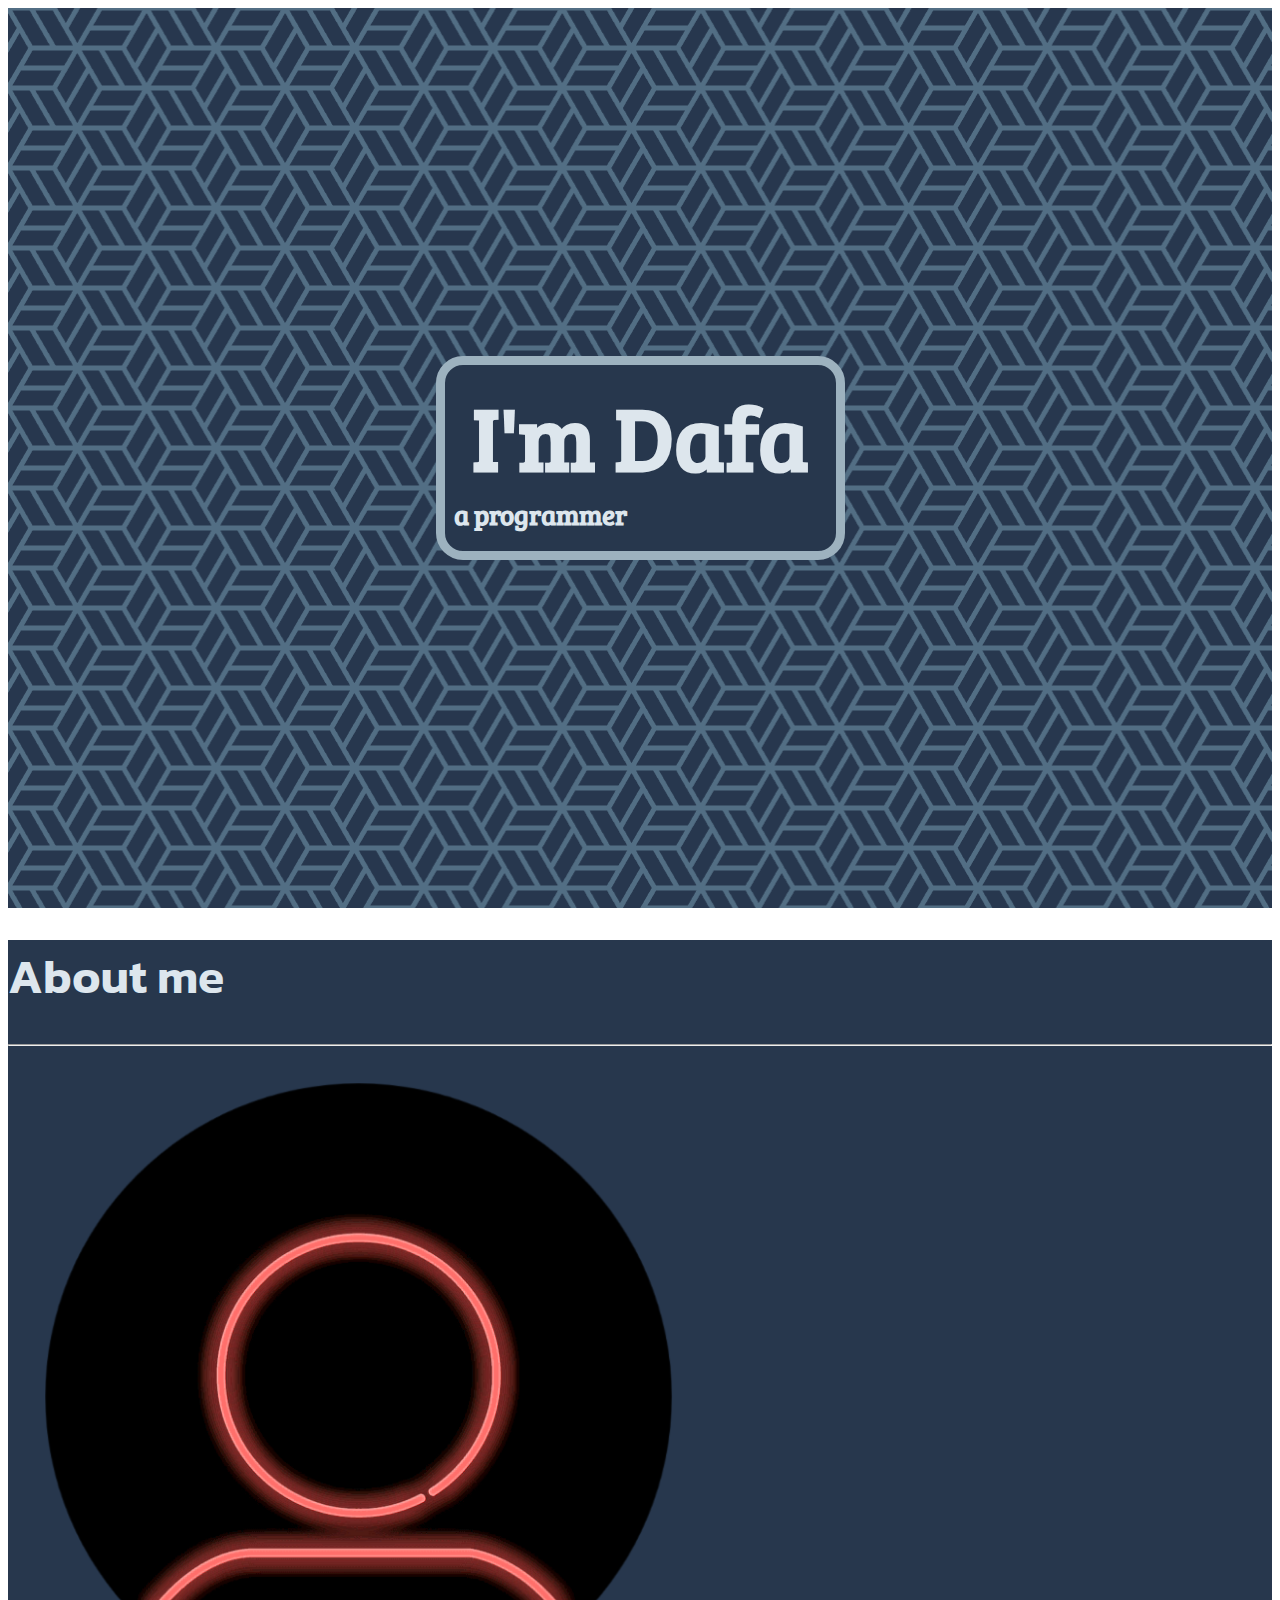
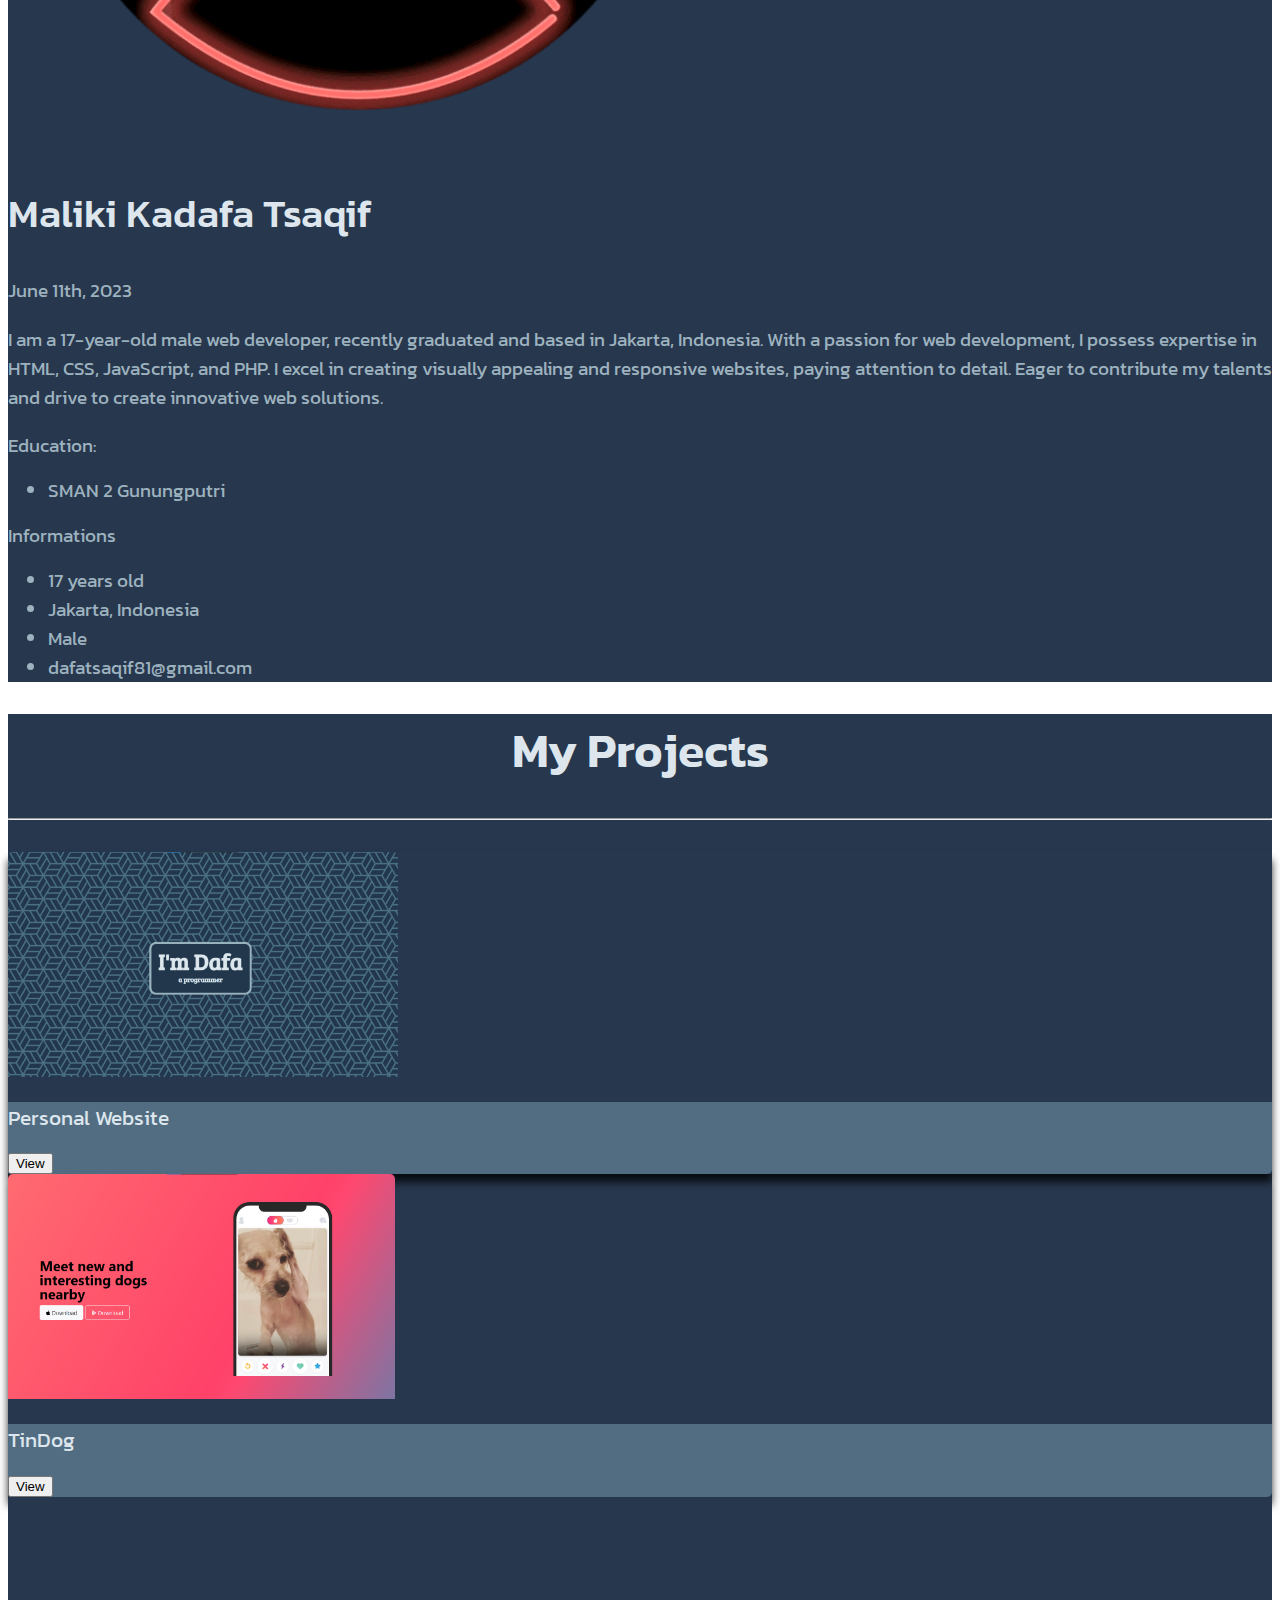
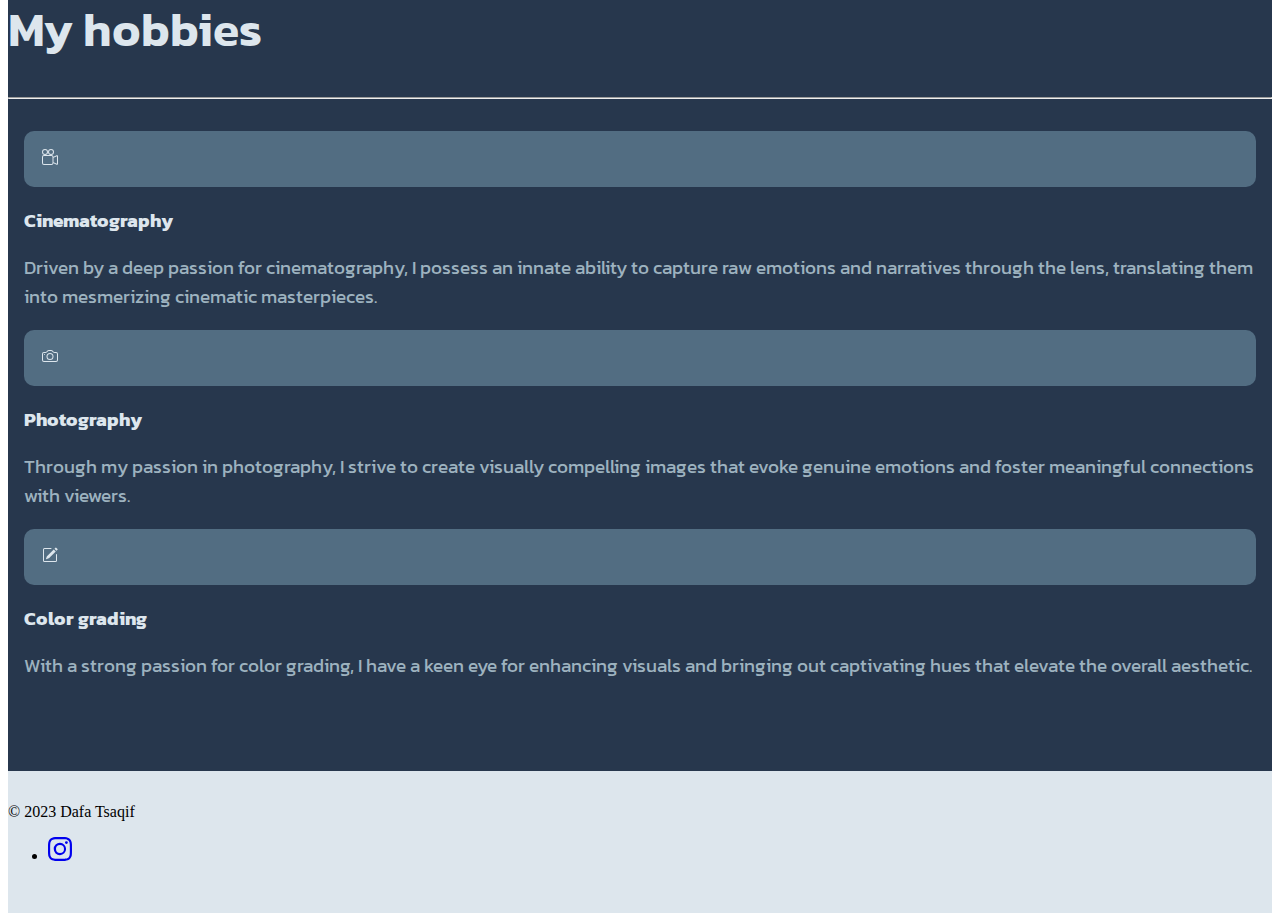
==== index.html @ e33ecb4b "Update index.html" ====
<!DOCTYPE html>
<html>
<head>
  <meta charset="UTF-8">
  <meta name="viewport" content="width=device-width, initial-scale=1.0">
  <title>Dafa Tsaqif</title>
  <link href="https://cdn.jsdelivr.net/npm/bootstrap@5.3.0/dist/css/bootstrap.min.css" rel="stylesheet" integrity="sha384-9ndCyUaIbzAi2FUVXJi0CjmCapSmO7SnpJef0486qhLnuZ2cdeRhO02iuK6FUUVM" crossorigin="anonymous">
  <link rel="stylesheet" href="./capstone2.css">
  <link rel="preconnect" href="https://fonts.googleapis.com">
<link rel="preconnect" href="https://fonts.gstatic.com" crossorigin>
<link rel="preconnect" href="https://fonts.googleapis.com">
<link rel="preconnect" href="https://fonts.gstatic.com" crossorigin>
<link href="https://fonts.googleapis.com/css2?family=Bagel+Fat+One&family=Bree+Serif&family=Kanit&display=swap" rel="stylesheet">
</head>

<body>
  <section id="hero">
    <div class="px-4 text-center name-line">  
        <h1 class="">I'm Dafa</h1>
        <p>a programmer</p>
    </div>

  </section>

  <section id="introduction">
    <div class="container col-xxl-8 px-4 py-5">
      <h1 class="pb-2">About me</h1>
      <hr style="color: #DDE6ED">
      <div class="row flex-lg-row-reverse align-items-center g-5">
        <div class="col-10 col-sm-8 col-lg-6 image-container">
          <img src="./media/20230608_035801.png" class="d-block mx-lg-auto img-fluid" alt="Bootstrap Themes" width="700" height="500" loading="lazy">
        </div>
        <article class="blog-post col-lg-6">
          <h2 class="display-5 mb-1">Maliki Kadafa Tsaqif</h2>
          <p class="blog-post-meta">June 11th, 2023</p>
  
          <p>I am a 17-year-old male web developer, recently graduated and based in Jakarta, Indonesia. With a passion for web development, I possess expertise in HTML, CSS, JavaScript, and PHP. I excel in creating visually appealing and responsive websites, paying attention to detail. Eager to contribute my talents and drive to create innovative web solutions.</p>
          <p class="ed">Education:</p>
          <ul>
            <li>SMAN 2 Gunungputri</li>
          </ul>
          <p class="ed">Informations</p>
          <ul>
            <li>17 years old</li>
            <li>Jakarta, Indonesia</li>
            <li>Male</li>
            <li>dafatsaqif81@gmail.com</li>
          </ul>
        </article>
      </div>
    </div>
  </section>

  <section id="projects">
    <div class="album py-5 ">
      <div class="container"> 
        <h1 style="text-align: center;">My Projects</h1>
        <div>
          <hr style="color: #DDE6ED;">
        </div>
        <div class="row row-cols-1 row-cols-sm-2 row-cols-md-2 g-3">
          <div class="col">
            <div class="card">
              <img src="./media/project1.png">
              <div class="card-body">
                <p class="card-text">Personal Website</p>
                <div class="d-flex justify-content-between align-items-center">
                  <div class="btn-group">
                    <a href="./index.html">
                      <button type="button" class="btn btn-outline-light" >View</button>
                    </a>
                  </div>
                </div>
              </div>
            </div>
          </div>
          <div class="col">
            <div class="card">
              <img src="./media/project2.png">
              <div class="card-body">
                <p class="card-text">TinDog</p>
                <div class="d-flex justify-content-between align-items-center">
                  <div class="btn-group">
                    <a href="./TinDog-Project/index.html">
                      <button type="button" class="btn btn-outline-light" >View</button>
                    </a>                 
                  </div>
                </div>
              </div>
            </div>
          </div>
        </div>
      </div>
    </div>
  </section>

  <section id="hobbies">
    <div class="container px-4" id="featured-3">
      <h1 class="pb-2">My hobbies</h1>
      <hr style="color: #DDE6ED">
      <div class="row g-4 row-cols-1 row-cols-lg-3">
        <div class="feature col">
          <div class="feature-icon d-inline-flex align-items-center justify-content-center bg-gradient fs-2 mb-3">
            <svg xmlns="http://www.w3.org/2000/svg" width="1em" height="1em" class="bi bi-camera-reels" viewBox="0 0 16 16">
              <path d="M6 3a3 3 0 1 1-6 0 3 3 0 0 1 6 0zM1 3a2 2 0 1 0 4 0 2 2 0 0 0-4 0z"/>
              <path d="M9 6h.5a2 2 0 0 1 1.983 1.738l3.11-1.382A1 1 0 0 1 16 7.269v7.462a1 1 0 0 1-1.406.913l-3.111-1.382A2 2 0 0 1 9.5 16H2a2 2 0 0 1-2-2V8a2 2 0 0 1 2-2h7zm6 8.73V7.27l-3.5 1.555v4.35l3.5 1.556zM1 8v6a1 1 0 0 0 1 1h7.5a1 1 0 0 0 1-1V8a1 1 0 0 0-1-1H2a1 1 0 0 0-1 1z"/>
              <path d="M9 6a3 3 0 1 0 0-6 3 3 0 0 0 0 6zM7 3a2 2 0 1 1 4 0 2 2 0 0 1-4 0z"/>
            </svg>
          </div>
          <h3 class="fs-2">Cinematography</h3>
          <p>Driven by a deep passion for cinematography, I possess an innate ability to capture raw emotions and narratives through the lens, translating them into mesmerizing cinematic masterpieces.</p>
          
        </div>
        <div class="feature col">
          <div class="feature-icon d-inline-flex align-items-center justify-content-center bg-gradient fs-2 mb-3">
            <svg xmlns="http://www.w3.org/2000/svg" width="1em" height="1em" class="bi bi-camera" viewBox="0 0 16 16">
              <path d="M15 12a1 1 0 0 1-1 1H2a1 1 0 0 1-1-1V6a1 1 0 0 1 1-1h1.172a3 3 0 0 0 2.12-.879l.83-.828A1 1 0 0 1 6.827 3h2.344a1 1 0 0 1 .707.293l.828.828A3 3 0 0 0 12.828 5H14a1 1 0 0 1 1 1v6zM2 4a2 2 0 0 0-2 2v6a2 2 0 0 0 2 2h12a2 2 0 0 0 2-2V6a2 2 0 0 0-2-2h-1.172a2 2 0 0 1-1.414-.586l-.828-.828A2 2 0 0 0 9.172 2H6.828a2 2 0 0 0-1.414.586l-.828.828A2 2 0 0 1 3.172 4H2z"/>
              <path d="M8 11a2.5 2.5 0 1 1 0-5 2.5 2.5 0 0 1 0 5zm0 1a3.5 3.5 0 1 0 0-7 3.5 3.5 0 0 0 0 7zM3 6.5a.5.5 0 1 1-1 0 .5.5 0 0 1 1 0z"/>
            </svg>
          </div>
          <h3 class="fs-2">Photography</h3>
          <p>Through my passion in photography, I strive to create visually compelling images that evoke genuine emotions and foster meaningful connections with viewers.</p>
          
        </div>
        <div class="feature col">
          <div class="feature-icon d-inline-flex align-items-center justify-content-center bg-gradient fs-2 mb-3">
            <svg xmlns="http://www.w3.org/2000/svg" width="1em" height="1em" class="bi bi-pencil-square" viewBox="0 0 16 16">
              <path d="M15.502 1.94a.5.5 0 0 1 0 .706L14.459 3.69l-2-2L13.502.646a.5.5 0 0 1 .707 0l1.293 1.293zm-1.75 2.456-2-2L4.939 9.21a.5.5 0 0 0-.121.196l-.805 2.414a.25.25 0 0 0 .316.316l2.414-.805a.5.5 0 0 0 .196-.12l6.813-6.814z"/>
              <path fill-rule="evenodd" d="M1 13.5A1.5 1.5 0 0 0 2.5 15h11a1.5 1.5 0 0 0 1.5-1.5v-6a.5.5 0 0 0-1 0v6a.5.5 0 0 1-.5.5h-11a.5.5 0 0 1-.5-.5v-11a.5.5 0 0 1 .5-.5H9a.5.5 0 0 0 0-1H2.5A1.5 1.5 0 0 0 1 2.5v11z"/>
            </svg>
          </div>
          <h3 class="fs-2">Color grading</h3>
          <p>With a strong passion for color grading, I have a keen eye for enhancing visuals and bringing out captivating hues that elevate the overall aesthetic.</p>
          
        </div>
      </div>
    </div>
  </section>

  <section id="footer">
    <div class="container">
      <footer class="d-flex flex-wrap justify-content-between align-items-center  border-top">
        <div class="col-md-4 d-flex align-items-center">
          <span class="mb-3 mb-md-0 text-body-secondary">© 2023 Dafa Tsaqif</span>
        </div>
    
        <ul class="nav col-md-4 justify-content-end list-unstyled d-flex">
          <li class="ms-3"><a class="text-body-secondary" href="https://instagram.com/dafatsq?igshid=MzNlNGNkZWQ4Mg=="><svg xmlns="http://www.w3.org/2000/svg" width="24" height="24" fill="currentColor" class="bi bi-instagram" viewBox="0 0 16 16">
            <path d="M8 0C5.829 0 5.556.01 4.703.048 3.85.088 3.269.222 2.76.42a3.917 3.917 0 0 0-1.417.923A3.927 3.927 0 0 0 .42 2.76C.222 3.268.087 3.85.048 4.7.01 5.555 0 5.827 0 8.001c0 2.172.01 2.444.048 3.297.04.852.174 1.433.372 1.942.205.526.478.972.923 1.417.444.445.89.719 1.416.923.51.198 1.09.333 1.942.372C5.555 15.99 5.827 16 8 16s2.444-.01 3.298-.048c.851-.04 1.434-.174 1.943-.372a3.916 3.916 0 0 0 1.416-.923c.445-.445.718-.891.923-1.417.197-.509.332-1.09.372-1.942C15.99 10.445 16 10.173 16 8s-.01-2.445-.048-3.299c-.04-.851-.175-1.433-.372-1.941a3.926 3.926 0 0 0-.923-1.417A3.911 3.911 0 0 0 13.24.42c-.51-.198-1.092-.333-1.943-.372C10.443.01 10.172 0 7.998 0h.003zm-.717 1.442h.718c2.136 0 2.389.007 3.232.046.78.035 1.204.166 1.486.275.373.145.64.319.92.599.28.28.453.546.598.92.11.281.24.705.275 1.485.039.843.047 1.096.047 3.231s-.008 2.389-.047 3.232c-.035.78-.166 1.203-.275 1.485a2.47 2.47 0 0 1-.599.919c-.28.28-.546.453-.92.598-.28.11-.704.24-1.485.276-.843.038-1.096.047-3.232.047s-2.39-.009-3.233-.047c-.78-.036-1.203-.166-1.485-.276a2.478 2.478 0 0 1-.92-.598 2.48 2.48 0 0 1-.6-.92c-.109-.281-.24-.705-.275-1.485-.038-.843-.046-1.096-.046-3.233 0-2.136.008-2.388.046-3.231.036-.78.166-1.204.276-1.486.145-.373.319-.64.599-.92.28-.28.546-.453.92-.598.282-.11.705-.24 1.485-.276.738-.034 1.024-.044 2.515-.045v.002zm4.988 1.328a.96.96 0 1 0 0 1.92.96.96 0 0 0 0-1.92zm-4.27 1.122a4.109 4.109 0 1 0 0 8.217 4.109 4.109 0 0 0 0-8.217zm0 1.441a2.667 2.667 0 1 1 0 5.334 2.667 2.667 0 0 1 0-5.334z"/>
          </svg></a></li>
        </ul>
      </footer>
    </div>
  </section>

  <script src="https://cdn.jsdelivr.net/npm/bootstrap@5.3.0/dist/js/bootstrap.bundle.min.js" integrity="sha384-geWF76RCwLtnZ8qwWowPQNguL3RmwHVBC9FhGdlKrxdiJJigb/j/68SIy3Te4Bkz" crossorigin="anonymous"></script>
</body>
</html>
---- capstone2.css ----
#hero{
    background-image: url("./media/pattern_japanese-pattern-1_2.5_2_0-0_0_1__27374e_526e84.png");
    height: 100vh;
    display: flex;
    justify-content: center;
    align-items: center;
}

.name-line{
    background-color: #27374D;
    padding: 1vh 1vh;
    height: fit-content;
    width: fit-content;
    border-radius: 3vh;
    border: 1vh solid #9DB2BF;
    min-width: fit-content;
}

#hero h1{
    font-size: 10vh!important;
    margin-bottom: 0px;
    color: #DDE6ED;
    font-family: 'Bree Serif', serif;
    font-weight: 600;
    font-size: 3vh;
    margin: 0vh 2vh;
}

#hero p{
    color: #DDE6ED;
    font-family: 'Bree Serif', serif;
    font-weight: 600;
    font-size: 3vh;
    width: 100%;
    margin: 0vh 0vh 1vh 0vh;
}




#introduction{
    background-color: #27374D
}

#introduction .ed{
    margin: 0;
}

#introduction h1{
    color: #DDE6ED;
    font-family: 'Kanit', sans-serif;
    font-weight: 600;
    font-size: 3rem;
    margin-top: 2rem;
    margin-bottom: 2rem;
}

#introduction h2{
    color: #DDE6ED;
    font-family: 'Kanit', sans-serif;
    font-weight: 500;
    font-size: 2.5rem;
}

#introduction p{
    color: #9DB2BF;
    font-family: 'Kanit', sans-serif;
    font-size: 1.2rem;
}

#introduction li{
    font-family: 'Kanit', sans-serif;
    color: #9DB2BF;
    font-size: 1.2rem;
}

#introduction img{
    height: 100%;
    object-fit: cover;
}

#introduction .row{
    margin-top: 0px;
    padding: 0 0rem;
}

#introduction hr{
    margin: 0;
}







#projects{
    background-color: #27374D;
}

#projects .card-body{
    background-color: #526D82;
    border-radius: 0px 0px 5px 5px;
}

#projects .card{
    box-shadow: 0 8px 8px rgba(0, 0, 0, 0.793);
    border: 0px solid;
}

#projects h1{
    color: #DDE6ED;
    font-weight: 600;
    font-size: 3rem;
    font-family: 'Kanit', sans-serif;
    margin-top: 2rem;
    margin-bottom: 2rem;
}

#projects p{
    color: #DDE6ED;
    font-weight: 400;
    font-size: 1.3rem;
    font-family: 'Kanit', sans-serif;
}

#projects .btn{
    --bs-btn-color: #DDE6ED!important;
    --bs-btn-border-color: #DDE6ED!important;
    --bs-btn-hover-color: #526D82!important;
    --bs-btn-hover-bg: #9DB2BF!important;
    --bs-btn-hover-border-color: #DDE6ED!important;
}

#projects img{
    height: 225px;
    display: inline;
    object-fit: cover;
    border-radius: 5px 5px 0px 0px;
}

#projects .row{
    margin-top: 2rem;
}

@media (max-width:575px){
#projects .col{
    padding-left: 24px;
    padding-right: 24px;
}
}




#hobbies {
    background-color: #27374D;
}
#hobbies .container{
    padding-top: 4rem;
    padding-bottom: 2.5rem;
}
#hobbies .bi{
    margin: 18px;
}

#hobbies .feature-icon{
    border-radius: 10px;
    background-color: #526D82;
    fill: #DDE6ED;
}

#hobbies h1{
    color: #DDE6ED;
    font-family: 'Kanit', sans-serif;
    font-weight: 600;
    font-size: 3rem;
    margin-top: 2rem;
    margin-bottom: 2rem;
}

#hobbies h3{
    color: #DDE6ED;
    font-family: 'Kanit', sans-serif;
}

#hobbies p{
    color: #9DB2BF;
    font-family: 'Kanit', sans-serif;
    font-size: 1.2rem;
}

#hobbies .row{
    margin-top: 0px;
    padding: 2rem 0rem;
}

#hobbies .feature{
    padding: 0px 1rem;
}

#hobbies hr{
    margin: 0;
}




#footer footer{
    margin: 0px!important;
    padding-top: 2rem;
    padding-bottom: 2rem;
}

#footer{
    background-color: #DDE6ED;
}

#hobbies ul{
    margin-top: 5rem;
}
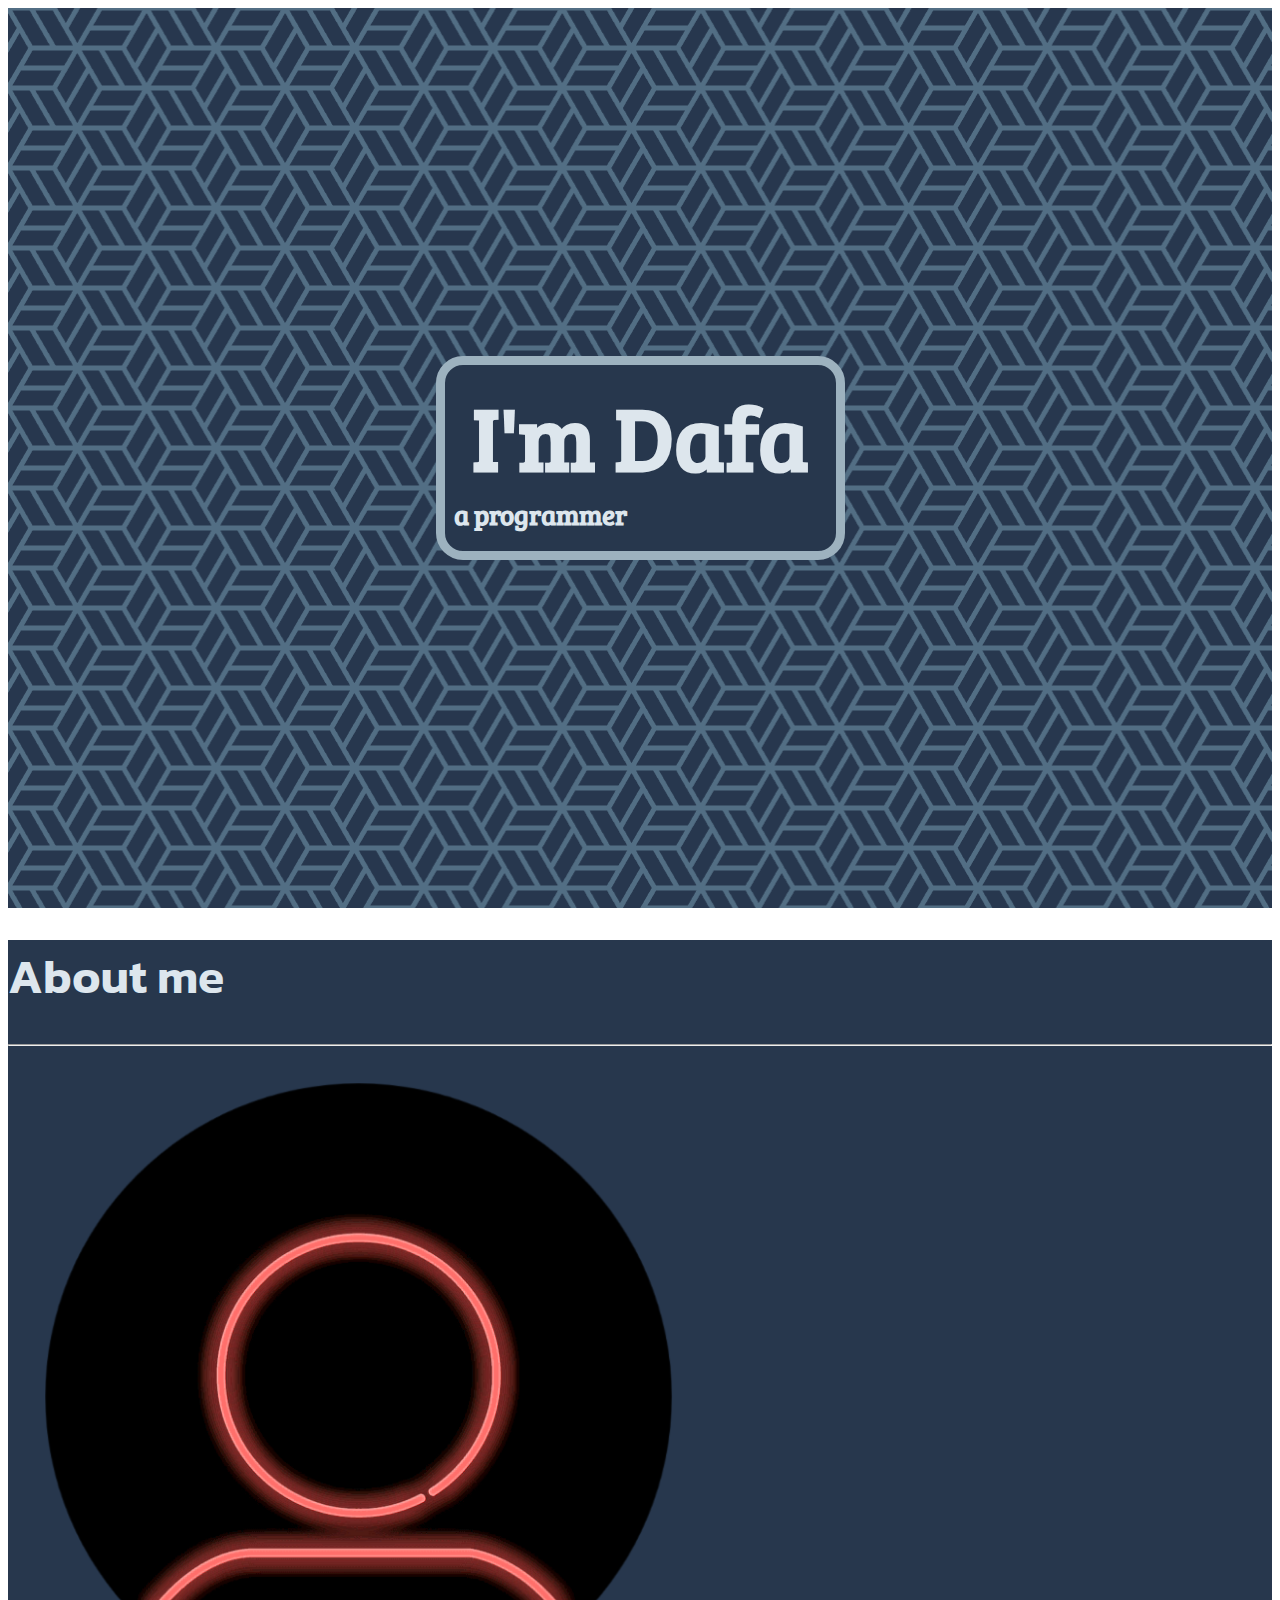
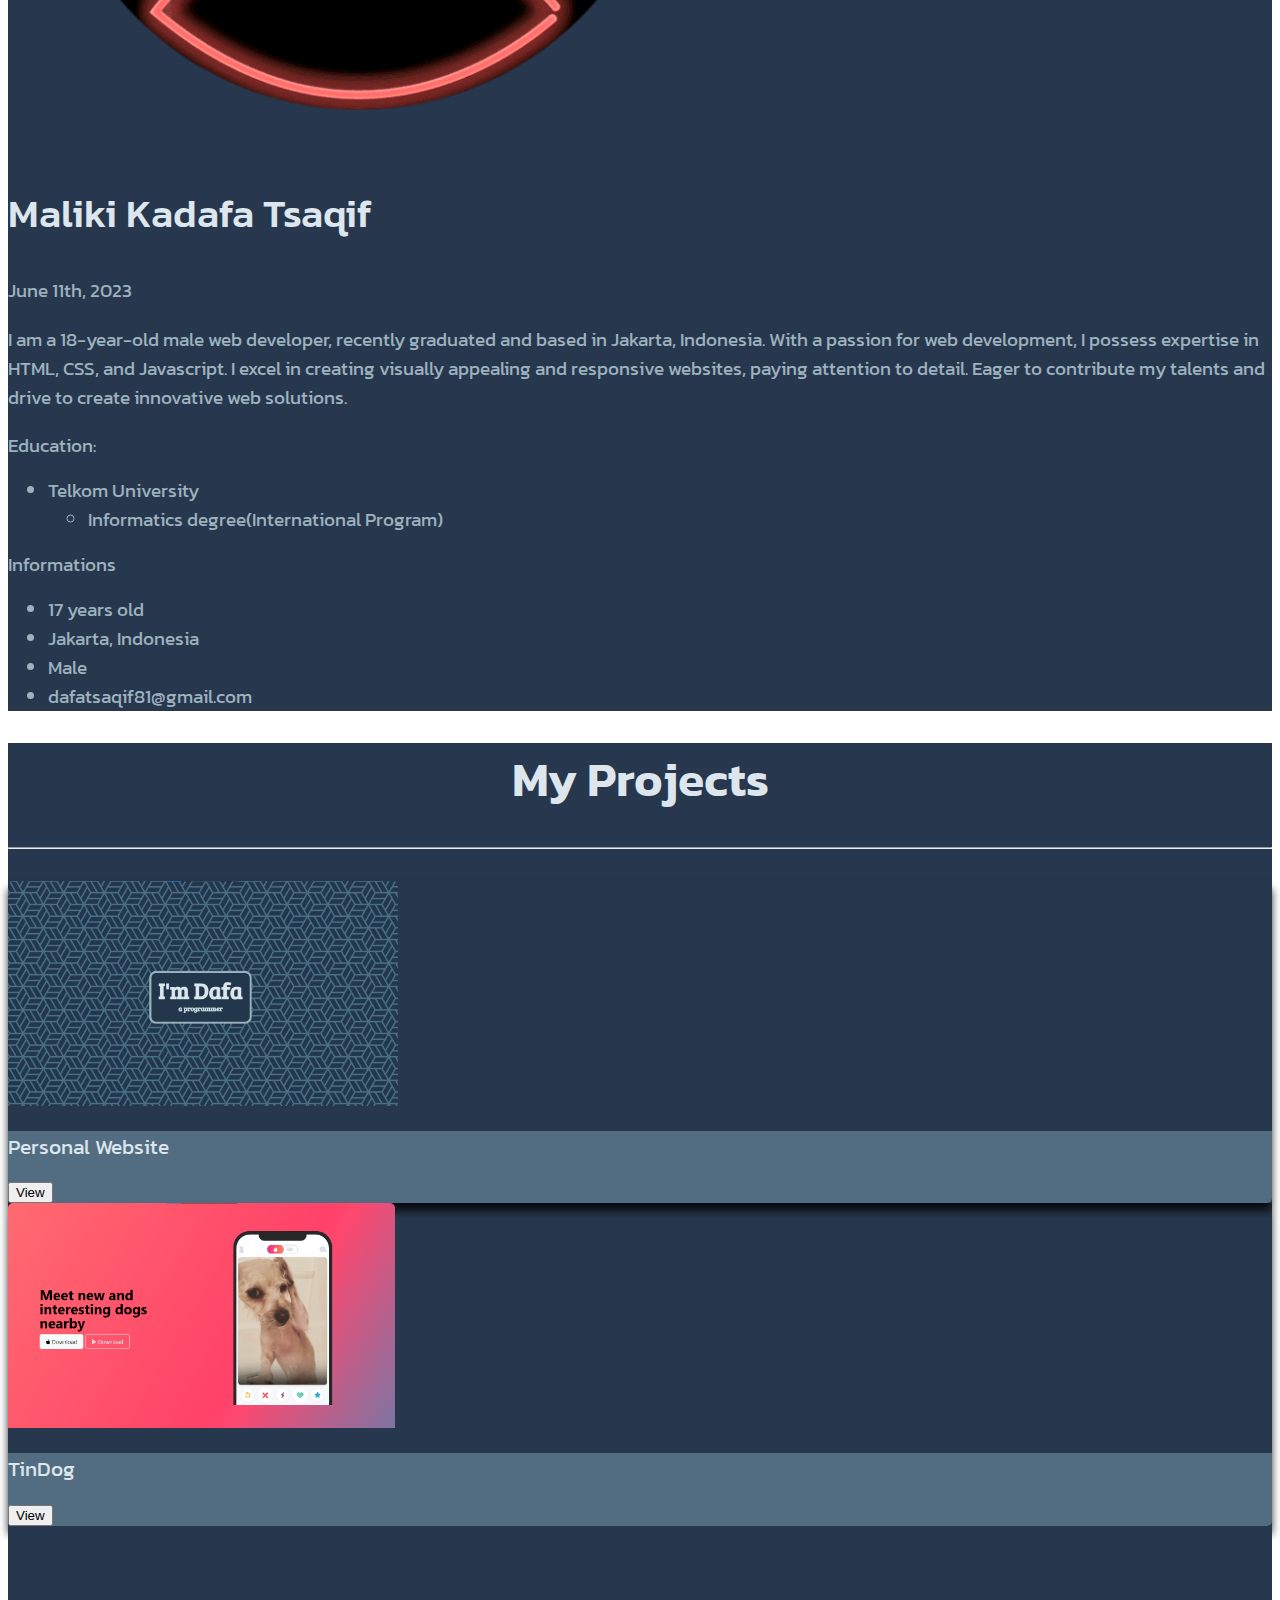
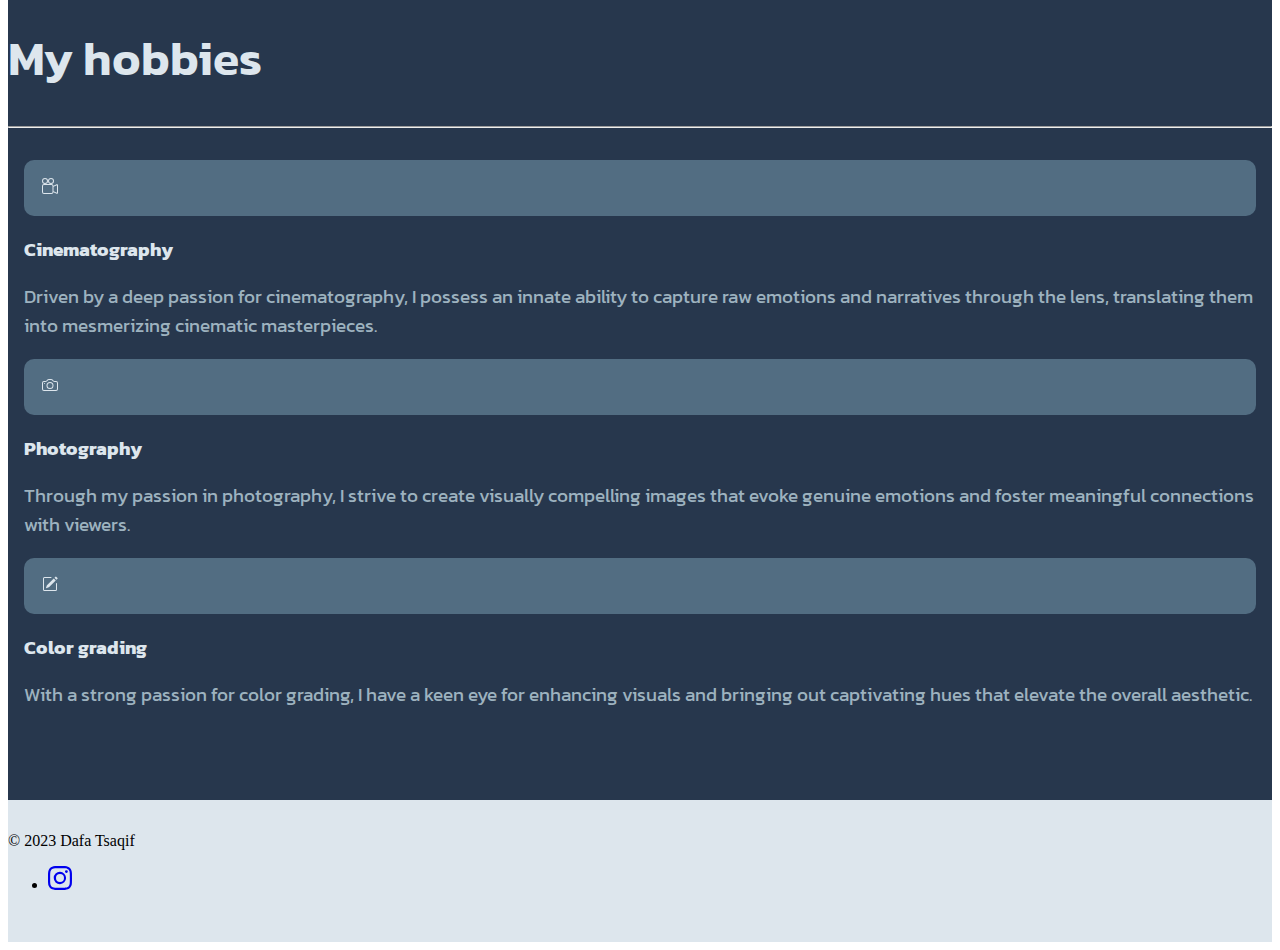
==== commit 04fdb4d4: "Update index.html" ====
--- a/index.html
+++ b/index.html
@@ -34,10 +34,15 @@
           <h2 class="display-5 mb-1">Maliki Kadafa Tsaqif</h2>
           <p class="blog-post-meta">June 11th, 2023</p>
   
-          <p>I am a 17-year-old male web developer, recently graduated and based in Jakarta, Indonesia. With a passion for web development, I possess expertise in HTML, CSS, JavaScript, and PHP. I excel in creating visually appealing and responsive websites, paying attention to detail. Eager to contribute my talents and drive to create innovative web solutions.</p>
+          <p>I am a 18-year-old male web developer, recently graduated and based in Jakarta, Indonesia. With a passion for web development, I possess expertise in HTML, CSS, and Javascript. I excel in creating visually appealing and responsive websites, paying attention to detail. Eager to contribute my talents and drive to create innovative web solutions.</p>
           <p class="ed">Education:</p>
           <ul>
-            <li>SMAN 2 Gunungputri</li>
+            <li>Telkom University</li>
+            <ul>
+              <li>
+                Informatics degree(International Program)
+              </li>
+            </ul>
           </ul>
           <p class="ed">Informations</p>
           <ul>
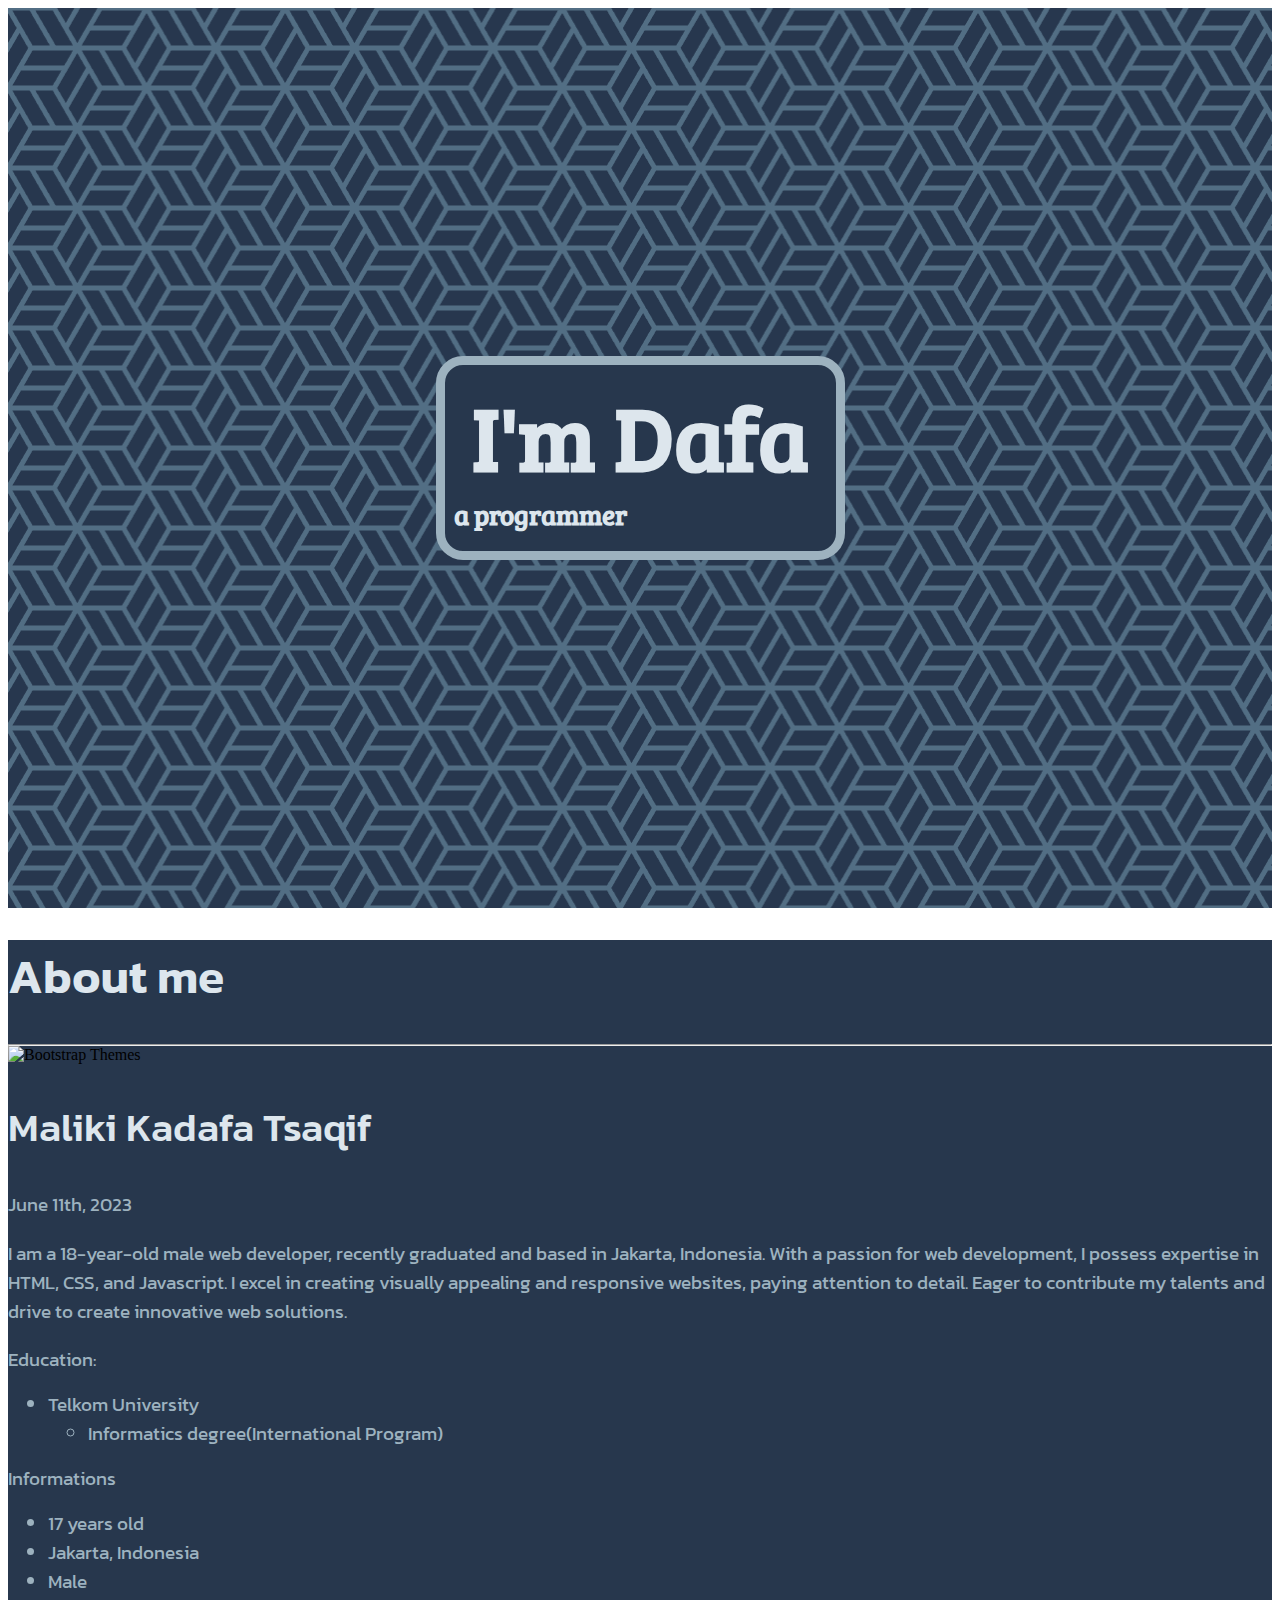
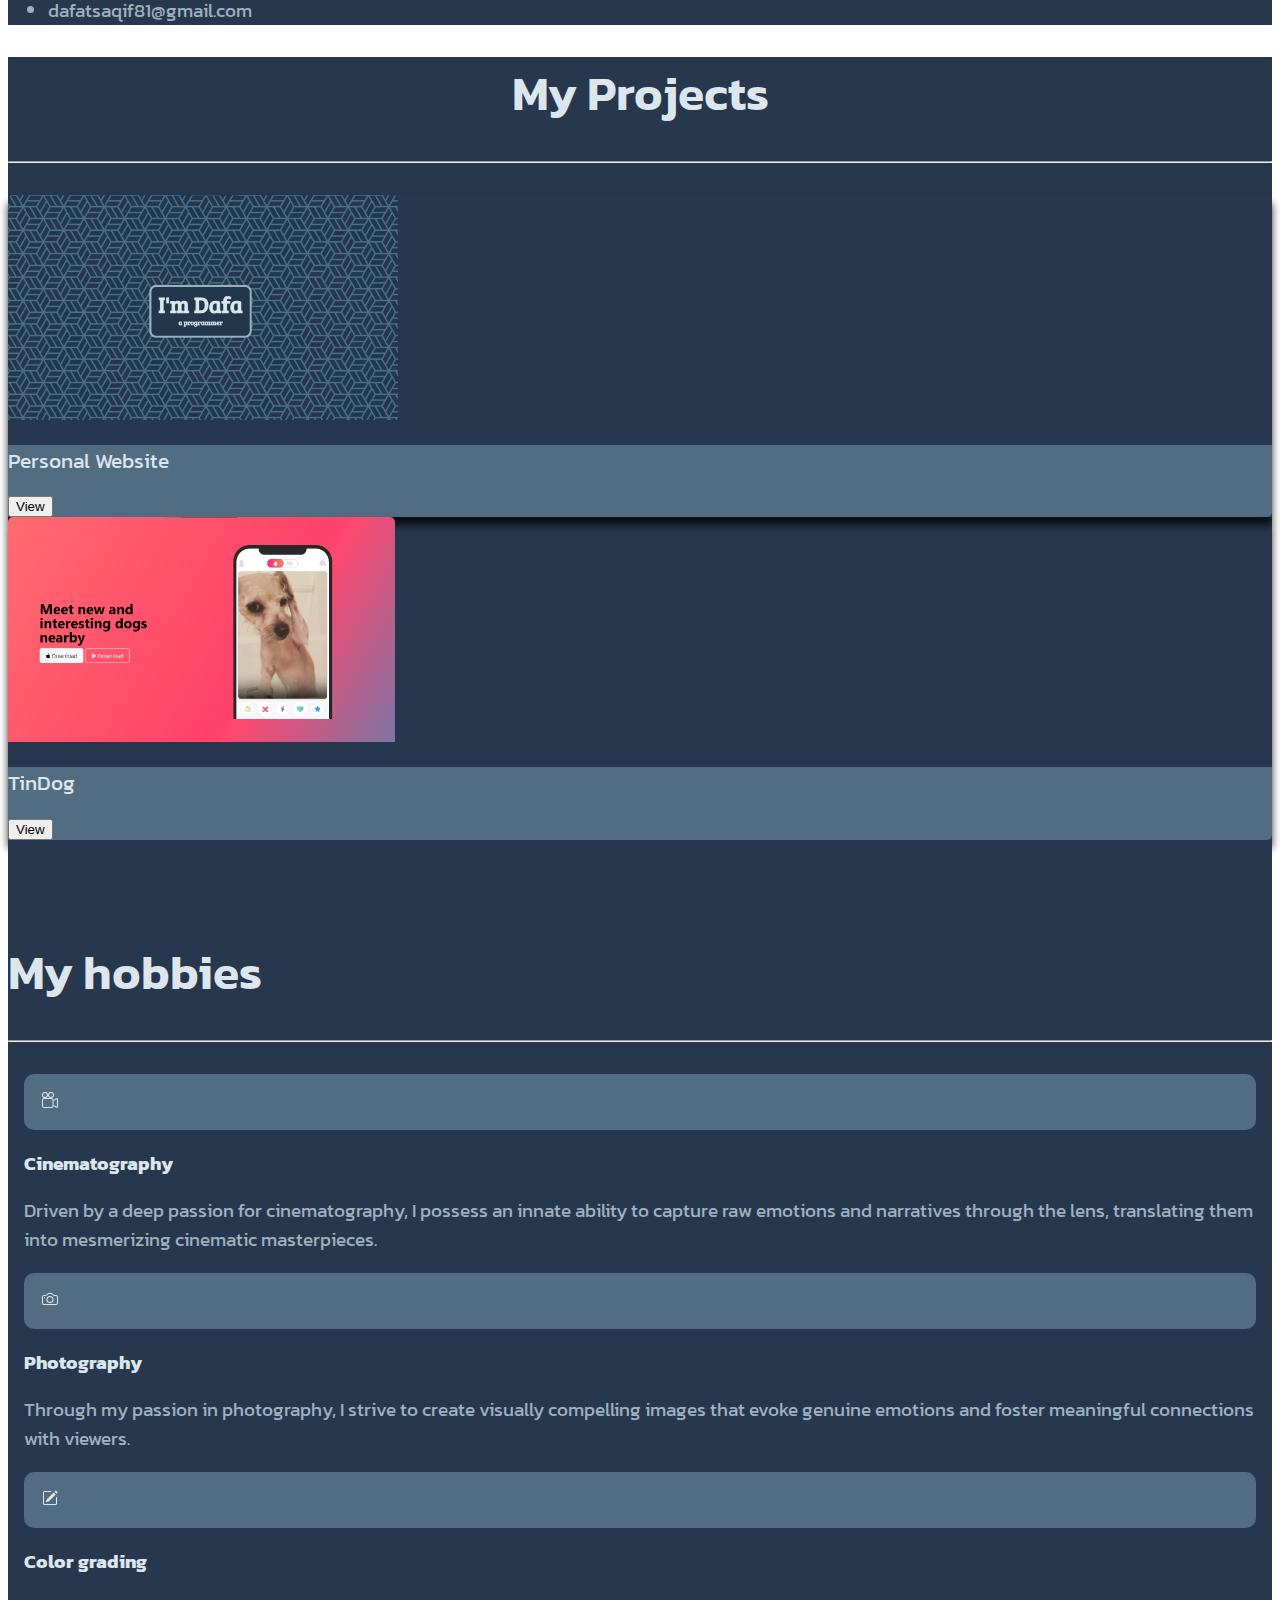
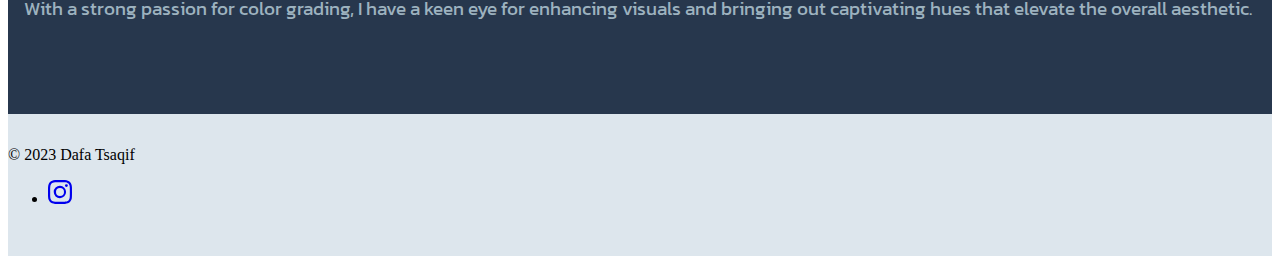
==== commit 000e53c9: "Update index.html" ====
--- a/index.html
+++ b/index.html
@@ -28,7 +28,7 @@
       <hr style="color: #DDE6ED">
       <div class="row flex-lg-row-reverse align-items-center g-5">
         <div class="col-10 col-sm-8 col-lg-6 image-container">
-          <img src="./media/20230608_035801.png" class="d-block mx-lg-auto img-fluid" alt="Bootstrap Themes" width="700" height="500" loading="lazy">
+          <img src="./media/biopic.png" class="d-block mx-lg-auto img-fluid" alt="Bootstrap Themes" width="700" height="500" loading="lazy">
         </div>
         <article class="blog-post col-lg-6">
           <h2 class="display-5 mb-1">Maliki Kadafa Tsaqif</h2>
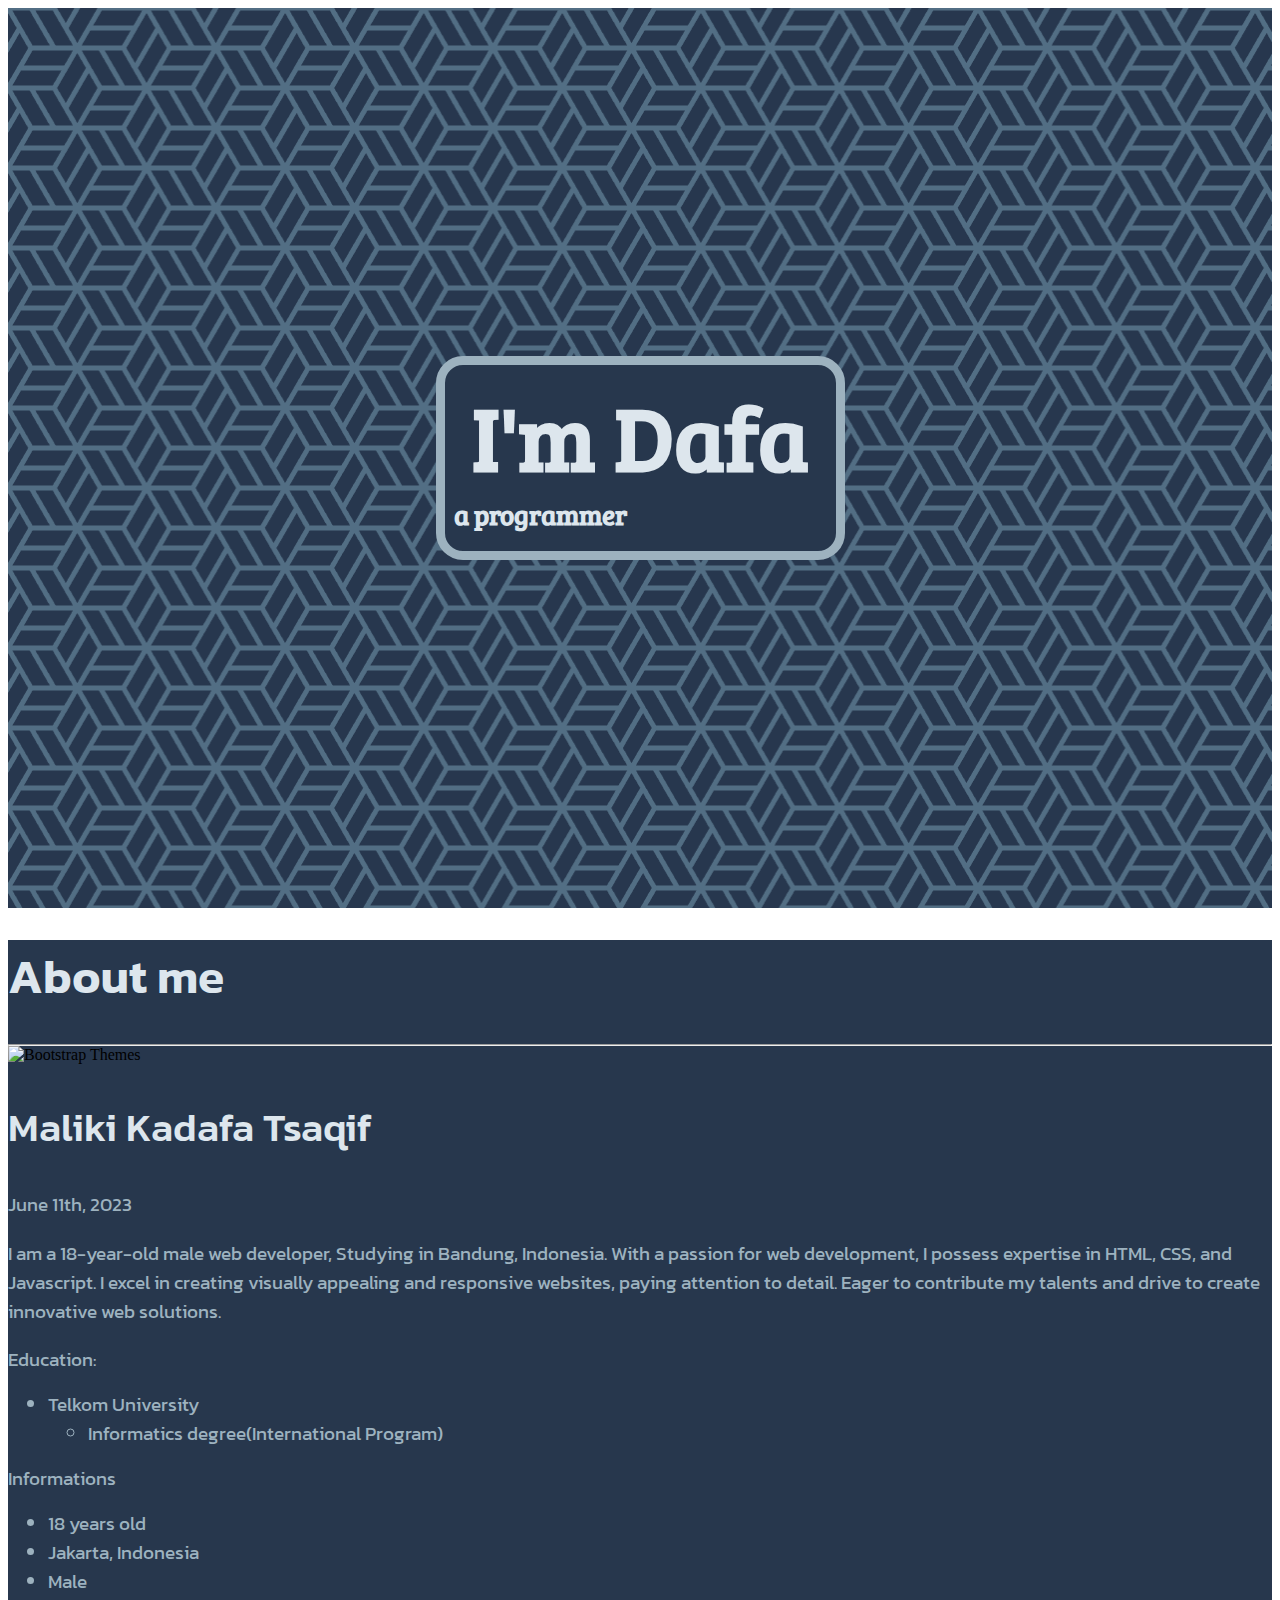
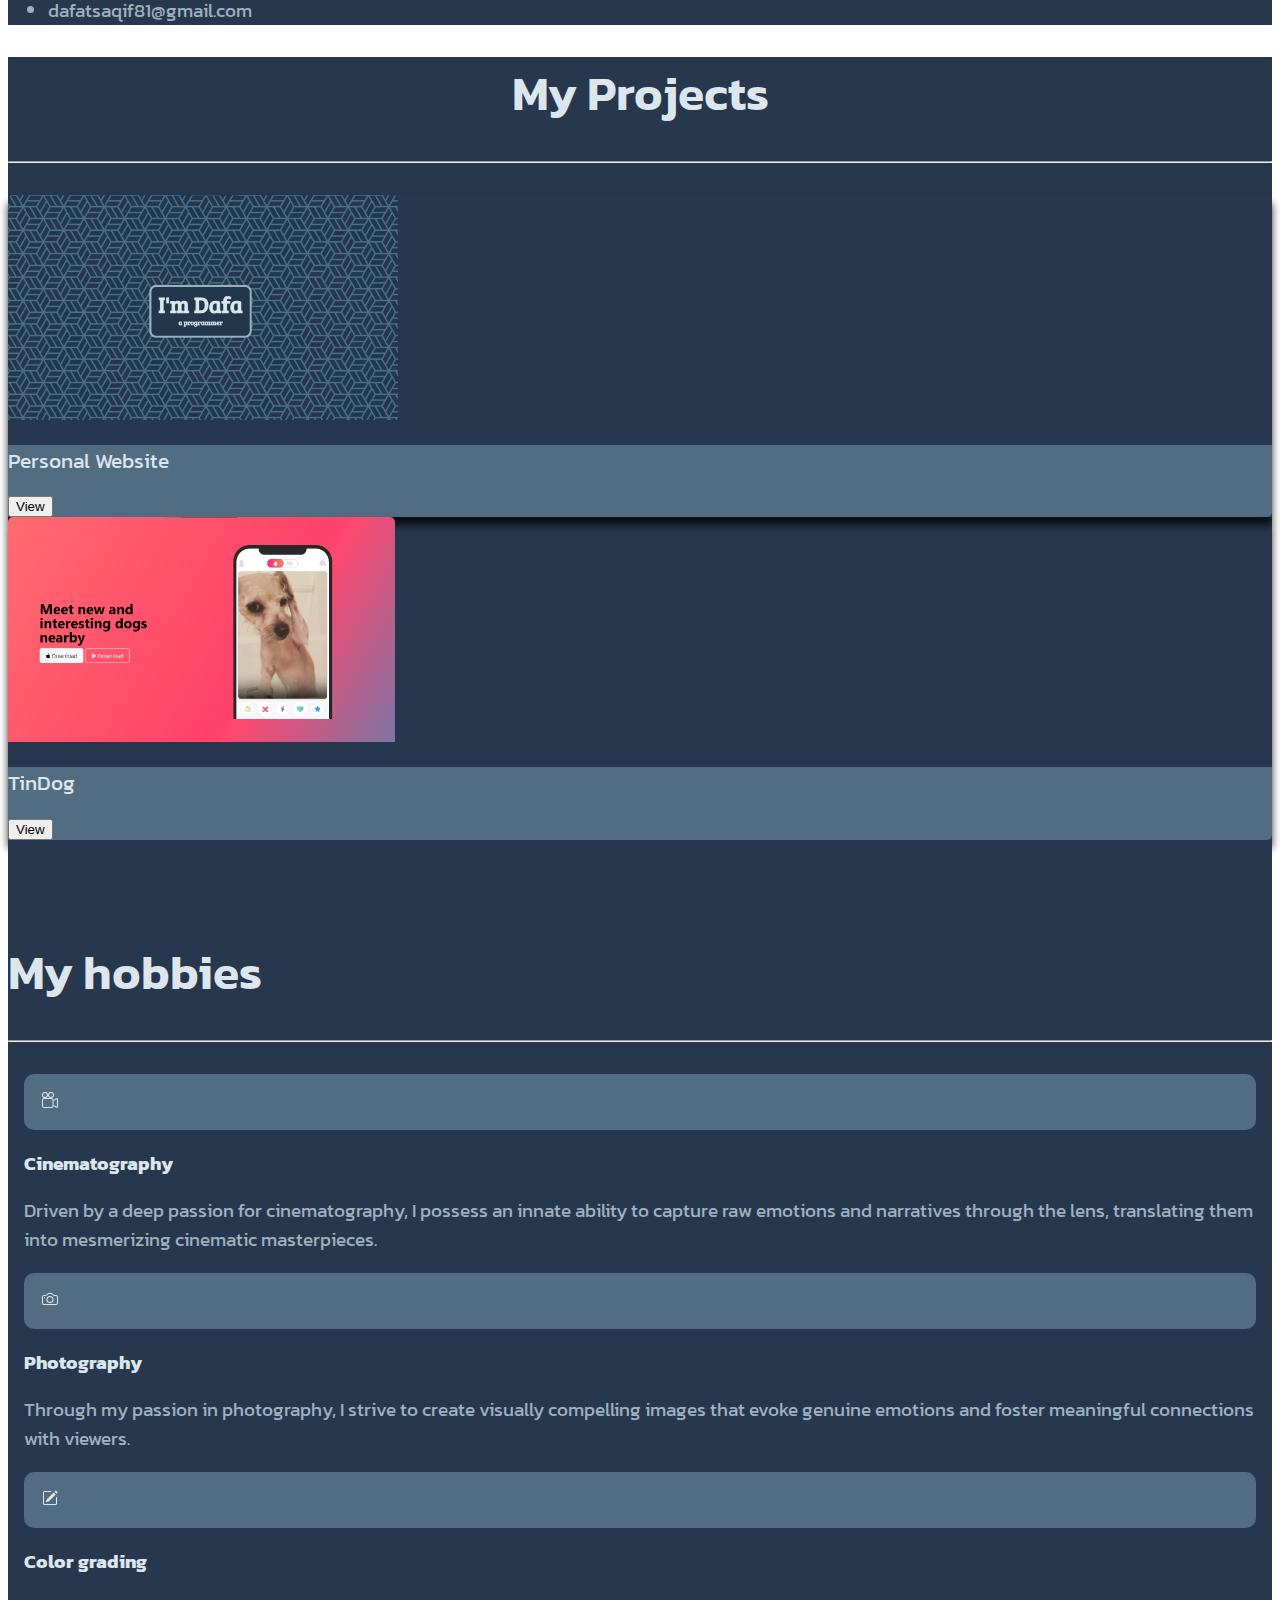
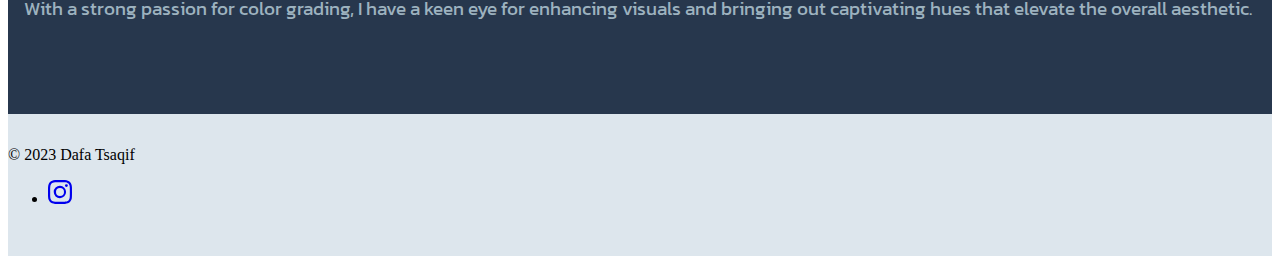
==== commit 2be32180: "Update index.html" ====
--- a/index.html
+++ b/index.html
@@ -34,7 +34,7 @@
           <h2 class="display-5 mb-1">Maliki Kadafa Tsaqif</h2>
           <p class="blog-post-meta">June 11th, 2023</p>
   
-          <p>I am a 18-year-old male web developer, recently graduated and based in Jakarta, Indonesia. With a passion for web development, I possess expertise in HTML, CSS, and Javascript. I excel in creating visually appealing and responsive websites, paying attention to detail. Eager to contribute my talents and drive to create innovative web solutions.</p>
+          <p>I am a 18-year-old male web developer, Studying in Bandung, Indonesia. With a passion for web development, I possess expertise in HTML, CSS, and Javascript. I excel in creating visually appealing and responsive websites, paying attention to detail. Eager to contribute my talents and drive to create innovative web solutions.</p>
           <p class="ed">Education:</p>
           <ul>
             <li>Telkom University</li>
@@ -46,7 +46,7 @@
           </ul>
           <p class="ed">Informations</p>
           <ul>
-            <li>17 years old</li>
+            <li>18 years old</li>
             <li>Jakarta, Indonesia</li>
             <li>Male</li>
             <li>dafatsaqif81@gmail.com</li>
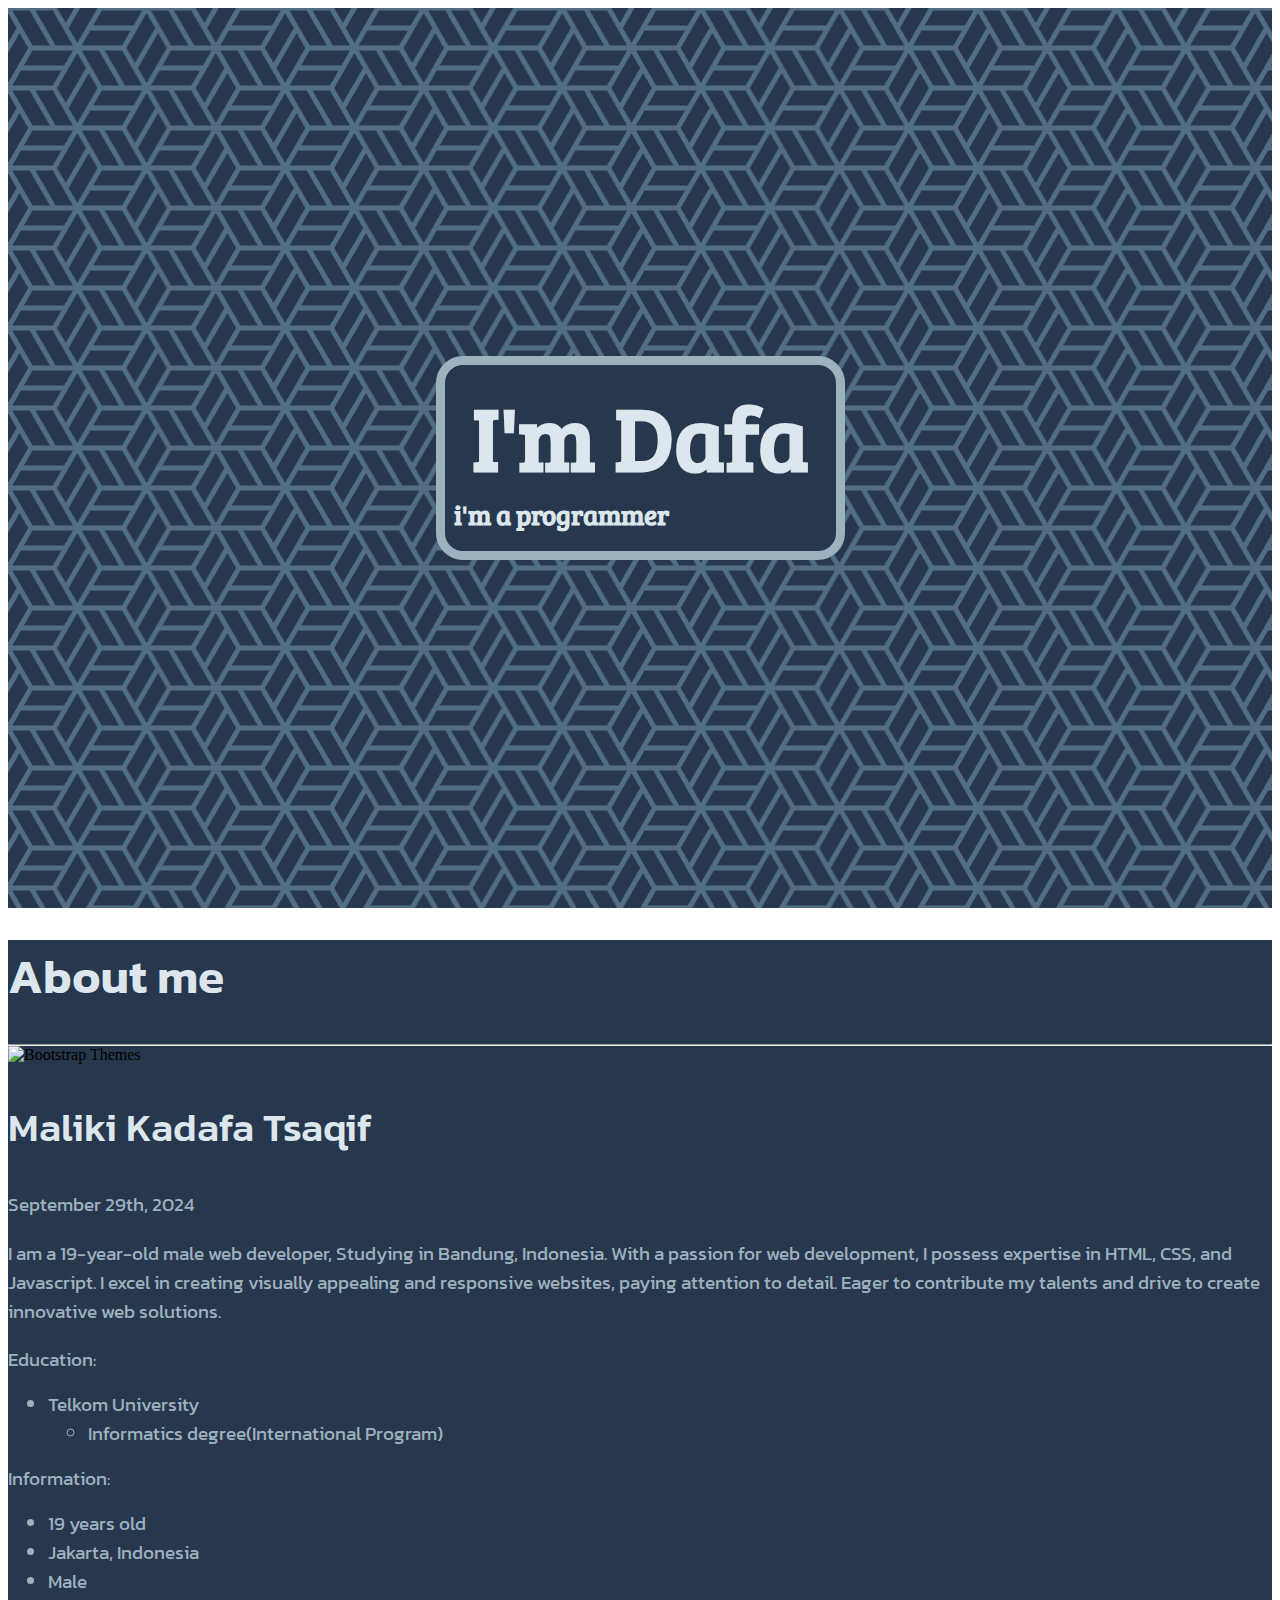
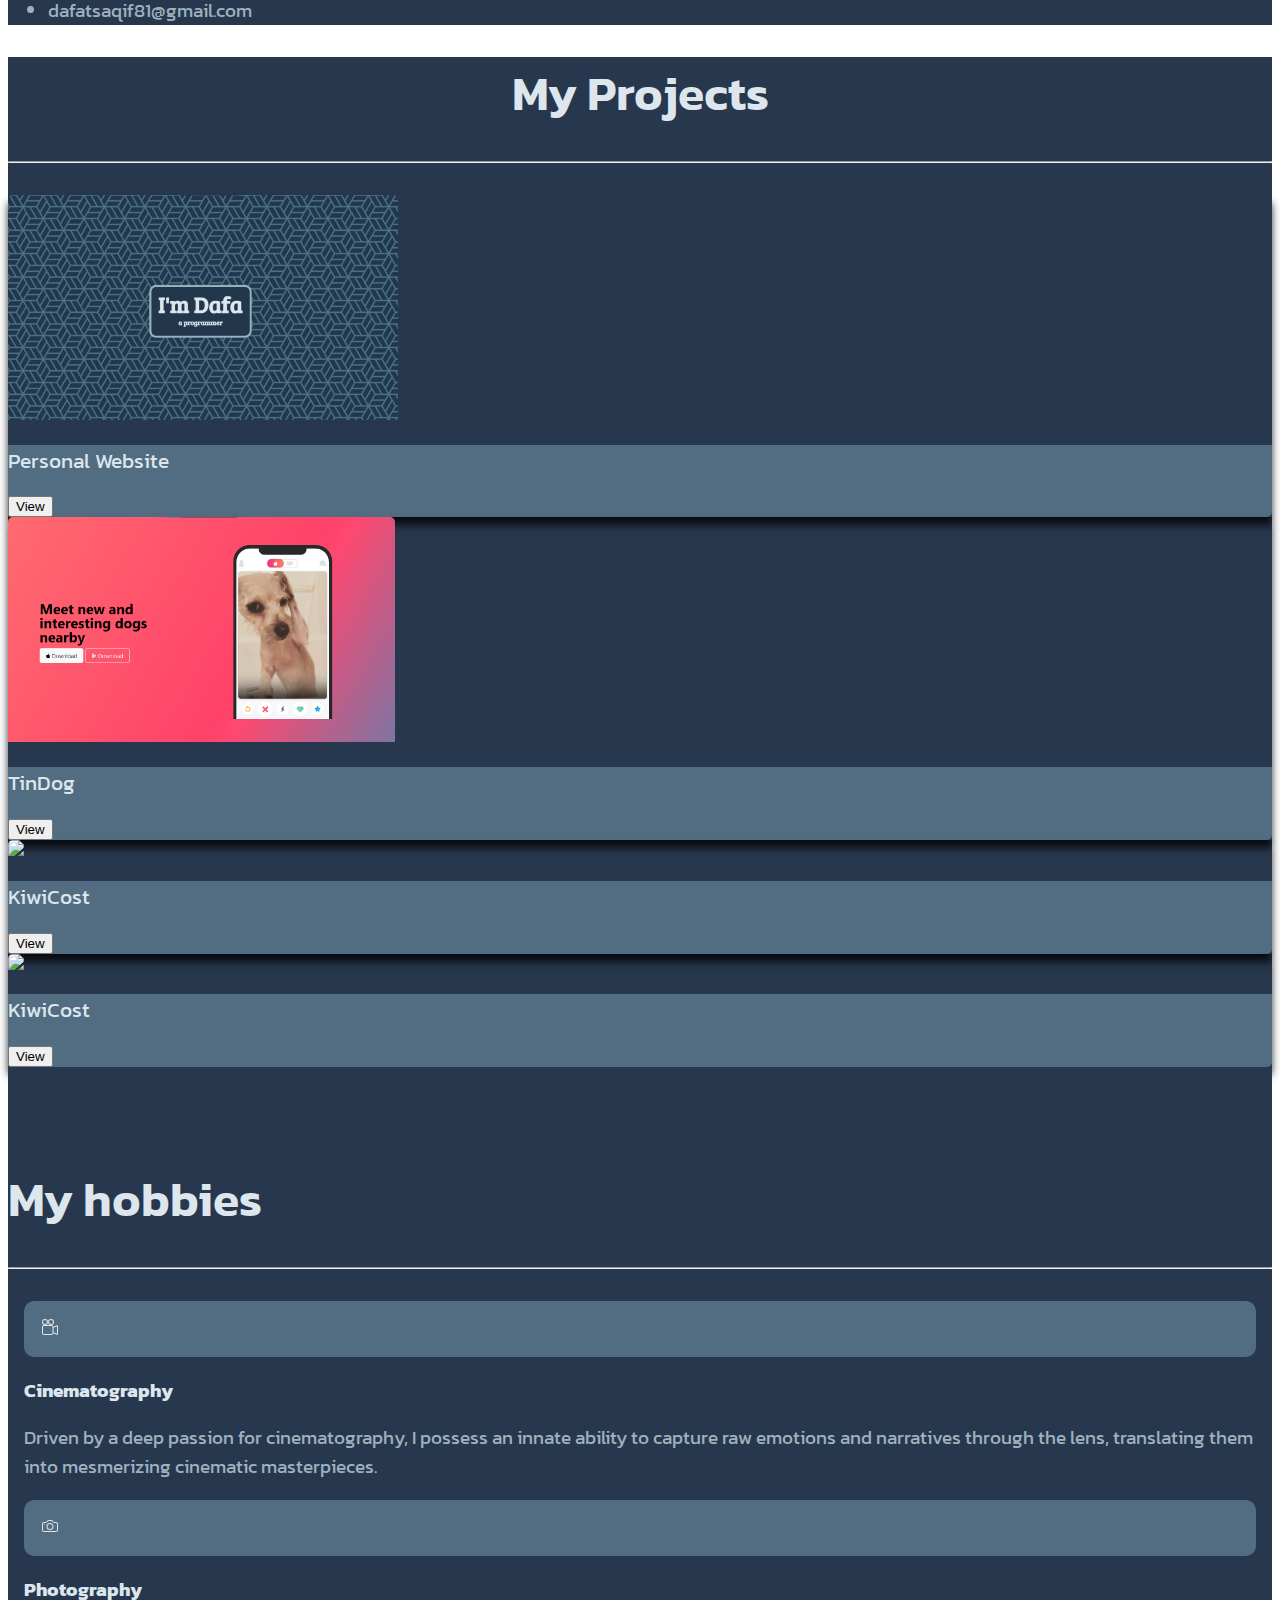
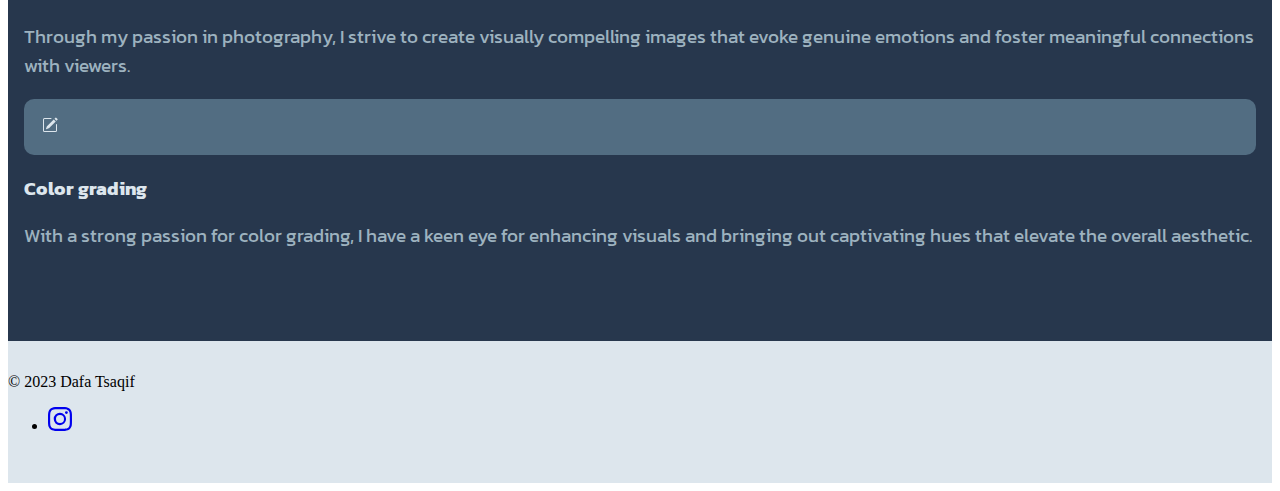
==== commit b07f265c: "Update index.html" ====
--- a/index.html
+++ b/index.html
@@ -17,7 +17,7 @@
   <section id="hero">
     <div class="px-4 text-center name-line">  
         <h1 class="">I'm Dafa</h1>
-        <p>a programmer</p>
+        <p>i'm a programmer</p>
     </div>
 
   </section>
@@ -32,9 +32,9 @@
         </div>
         <article class="blog-post col-lg-6">
           <h2 class="display-5 mb-1">Maliki Kadafa Tsaqif</h2>
-          <p class="blog-post-meta">June 11th, 2023</p>
+          <p class="blog-post-meta">September 29th, 2024</p>
   
-          <p>I am a 18-year-old male web developer, Studying in Bandung, Indonesia. With a passion for web development, I possess expertise in HTML, CSS, and Javascript. I excel in creating visually appealing and responsive websites, paying attention to detail. Eager to contribute my talents and drive to create innovative web solutions.</p>
+          <p>I am a 19-year-old male web developer, Studying in Bandung, Indonesia. With a passion for web development, I possess expertise in HTML, CSS, and Javascript. I excel in creating visually appealing and responsive websites, paying attention to detail. Eager to contribute my talents and drive to create innovative web solutions.</p>
           <p class="ed">Education:</p>
           <ul>
             <li>Telkom University</li>
@@ -44,9 +44,9 @@
               </li>
             </ul>
           </ul>
-          <p class="ed">Informations</p>
+          <p class="ed">Information:</p>
           <ul>
-            <li>18 years old</li>
+            <li>19 years old</li>
             <li>Jakarta, Indonesia</li>
             <li>Male</li>
             <li>dafatsaqif81@gmail.com</li>
@@ -63,7 +63,7 @@
         <div>
           <hr style="color: #DDE6ED;">
         </div>
-        <div class="row row-cols-1 row-cols-sm-2 row-cols-md-2 g-3">
+        <div class="row row-cols-1 row-cols-sm-2 row-cols-md-3 g-3">
           <div class="col">
             <div class="card">
               <img src="./media/project1.png">
@@ -87,6 +87,36 @@
                 <div class="d-flex justify-content-between align-items-center">
                   <div class="btn-group">
                     <a href="./TinDog-Project/index.html">
+                      <button type="button" class="btn btn-outline-light" >View</button>
+                    </a>                 
+                  </div>
+                </div>
+              </div>
+            </div>
+          </div>
+          <div class="col">
+            <div class="card">
+              <img src="./media/frontpage.png">
+              <div class="card-body">
+                <p class="card-text">KiwiCost</p>
+                <div class="d-flex justify-content-between align-items-center">
+                  <div class="btn-group">
+                    <a href="./KiwiCost-Project/index.html">
+                      <button type="button" class="btn btn-outline-light" >View</button>
+                    </a>                 
+                  </div>
+                </div>
+              </div>
+            </div>
+          </div>
+          <div class="col">
+            <div class="card">
+              <img src="./media/StockCalc.png">
+              <div class="card-body">
+                <p class="card-text">KiwiCost</p>
+                <div class="d-flex justify-content-between align-items-center">
+                  <div class="btn-group">
+                    <a href="./StockCalc/index.html">
                       <button type="button" class="btn btn-outline-light" >View</button>
                     </a>                 
                   </div>
